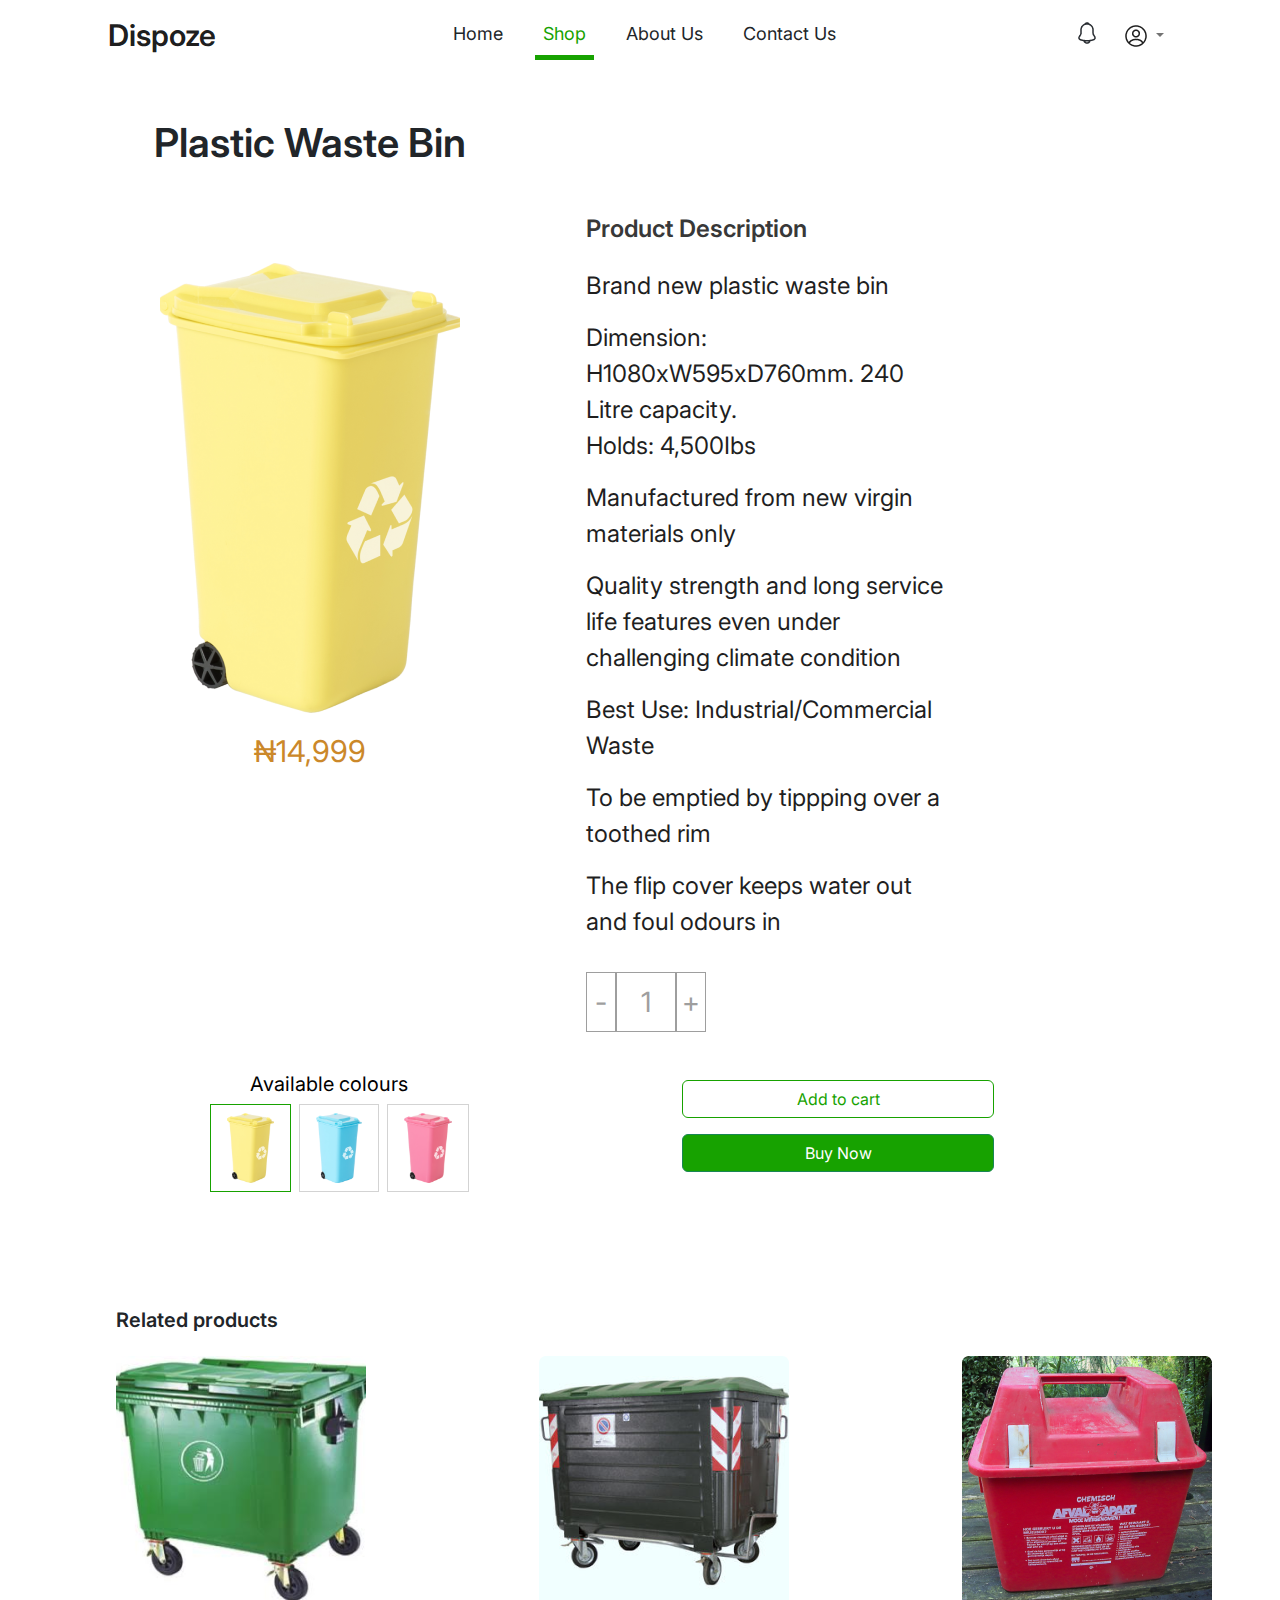
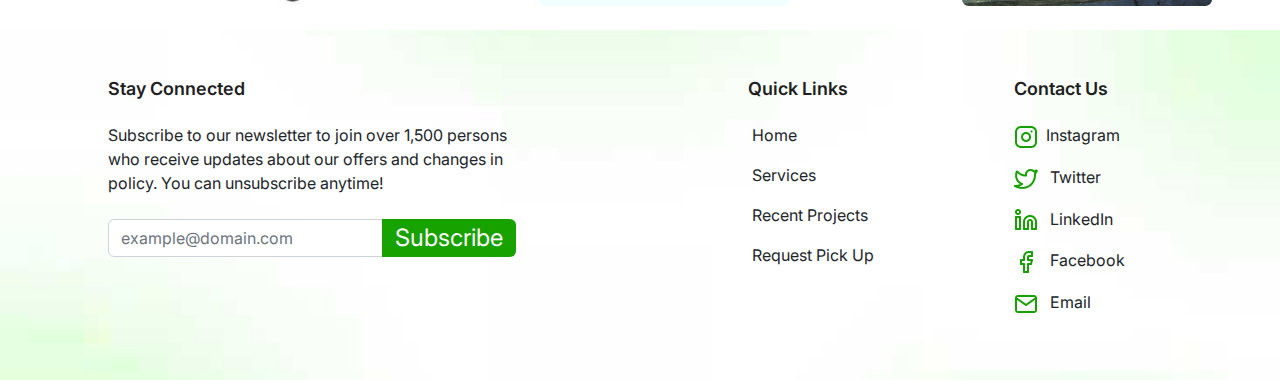
==== index.html @ 2e776905 "ft:description pages" ====
<!DOCTYPE html>
<html lang="en">
<head>
    <meta charset="UTF-8">
    <meta http-equiv="X-UA-Compatible" content="IE=edge">
    <meta name="viewport" content="width=device-width, initial-scale=1.0">
    <link rel="stylesheet" href="css/bootstrap.min.css">
    <link rel="stylesheet" href="css/product-pages.css">
    <title>Shop from our plastic waste bins</title>
</head>
<body>
     <header class="container-fluid">
        <nav class="navbar navbar-expand-lg">
            <div class="container-fluid px-2 px-lg-5 mx-lg-5">
              <a class="navbar-brand" style="font-weight: 600; font-size: 30px;" href="#">Dispoze</a>
              <button class="navbar-toggler" type="button" data-bs-toggle="collapse" data-bs-target="#navbarSupportedContent" aria-controls="navbarSupportedContent" aria-expanded="false" aria-label="Toggle navigation">
                <span class="navbar-toggler-icon"></span>
              </button>
              <div class="collapse navbar-collapse" id="navbarSupportedContent">
                <ul class="navbar-nav ms-auto mb-lg-0">
                  <li class="nav-item me-4">
                    <a class="text-decoration-none text-dark d-lg-none" style="font-weight: 400; font-size: 18px;" href="#">MENU</a>
                  </li>
                  <li class="nav-item me-4">
                    <a class="nav-link link-dark" style="font-weight: 400; font-size: 18px;" href="#"><img src="img/home.png" alt="icon" class="me-4 d-lg-none">Home</a>
                  </li>
                  <li class="nav-item me-4">
                    <a class="nav-link link-dark header-link active" style="font-weight: 400; font-size: 18px;" aria-current="page" href="shop.html"><img src="img/shop.png" alt="icon" class="me-4 d-lg-none">Shop</a>
                  </li>
                  <li class="nav-item me-4">
                    <a class="nav-link link-dark" style="font-weight: 400; font-size: 18px;" href="#"> <img src="img/people.png" alt="icon" class="me-4 d-lg-none">About Us</a>
                  </li>
                  <li class="nav-item me-4">
                    <a class="nav-link link-dark" style="font-weight: 400; font-size: 18px;" href="#"><img src="img/messages-3.png" alt="icon" class="me-4 d-lg-none">Contact Us</a>
                  </li>         
                </ul>
                <ul class="navbar-nav ms-auto mb-2 mb-lg-0">
                    <li class="nav-item mt-1">
                        <button type="button" class="btn btn-outline-white px-0 px-lg-3 py-0" id="not-btn" data-bs-toggle="modal" data-bs-target="#staticBackdrop">
                            <img src="img/notification.png" alt="logo"><span class="d-lg-none ps-1 ms-3" style="font-weight: 400; font-size: 18px;">Notifications</span>
                        </button>
                    </li>
                    <li class="nav-item dropdown d-none d-lg-block">
                      <a class="nav-link dropdown-toggle" href="#" id="navbarDropdown" role="button" data-bs-toggle="dropdown" aria-expanded="false">
                        <img src="img/profile-circle.png" alt="icon">
                      </a>
                      <ul class="dropdown-menu dropdown-menu-end" aria-labelledby="navbarDropdown">
                        <li><a class="dropdown-item" style="font-weight: 400; font-size: 18px;" href="#"><img src="img/profile-circle.png" alt="icon" class="me-3">Profile</a></li>
                        <li><hr class="dropdown-divider"></li>
                        <li><a class="dropdown-item" style="font-weight: 400; font-size: 18px; color :#FA0000;" href="#"><img src="img/logout.png" alt="icon" class="me-3">Sign-Out</a></li>
                      </ul>
                    </li>
                    <li class="nav-item mb-1 d-lg-none">
                        <a class="nav-link link-dark" href="#"><img src="img/profile-circle.png" alt="icon"><span class="d-lg-none ps-4" style="font-weight: 400; font-size: 18px;">Profile</span></a>
                    </li>
                    <li class="nav-item mb-1 d-lg-none">
                        <a class="nav-link" href="#" style="font-weight: 400; font-size: 18px; color :#FA0000;"><img src="img/logout.png" alt="icon" class="pe-4">Sign-Out</a>
                    </li>
                </ul>
              </div>
            </div>
        </nav>
    </header>
    <div class="modal fade" id="staticBackdrop" data-bs-backdrop="static" data-bs-keyboard="false" tabindex="-1" aria-labelledby="staticBackdropLabel" aria-hidden="true">
        <div class="modal-dialog modal-dialog-centered modal-dialog-scrollable">
          <div class="modal-content px-4">
            <div class="modal-header flex-column">
                <button type="button" class="btn-close align-self-start" data-bs-dismiss="modal" aria-label="Close"></button>
              <h5 class="modal-title" id="staticBackdropLabel" style="font-weight: 600; font-size: 40px;">Notifications(3)</h5>
            </div>
            <div class="modal-body mt-3">
              <div class="message-box p-3 mb-3 d-flex justify-contents-evenly" style="background: rgba(255, 238, 238, 0.99); color: rgba(199, 0, 0, 0.99);">
                <div class="me-5"><i class="bi bi-info-circle"></i></div>
                <div class="me-5">
                    <h6>Notice of unavailability.</h6>
                    <p>Hello, kindly be informed that our pick up service will be unavailable from Monday, 15th of May to Friday, 4th of June, 2022. This is due to the movement restrictions put in place by the federal government to curtail the spread of the COVID-19 pandemic. We will be back to serve you better as soon as the restriction is suspended. Stay safe!😷</p>
                </div>
                <div><i class="bi bi-x"></i></div>
              </div>
              <div class="message-box p-3 mb-3 d-flex justify-contents-evenly" style="background:  #EBFFE8; color: #17A200;">
                <div class="me-5"><i class="bi bi-info-circle"></i></div>
                <div class="me-5">
                    <h6>Happy New Year!</h6>
                    <p>Happy New Year from us at Dispoze! We wish you all the good things this year has to offer.🎉🎈</p>
                </div>
                <div><i class="bi bi-x"></i></div>
              </div>
              <div class="message-box p-3 mb-3 d-flex justify-contents-evenly" style="background:  #FFF4E3; color: #A16C21;">
                <div class="me-5"><i class="bi bi-info-circle"></i></div>
                <div class="me-5">
                    <h6>New items available to shop</h6>
                    <p>Hello, we have new collections of waste disposal materials you’d definitely love. kindly check the “Shop” section to cop yours!</p>
                </div>
                <div><i class="bi bi-x"></i></div>
              </div>
            </div>
          </div>
        </div>
    </div>
    <section class="container">
        <div class="tab-content" id="pills-tabContent">
            <div class="tab-pane fade show active" id="pills-home" role="tabpanel" aria-labelledby="pills-home-tab" tabindex="0">
                <div class="row pt-5 ms-lg-5">
                    <div class="col col-md-12 col-lg-4 text-center">
                       <h3 class="mb-5" style="font-weight: 600; font-size: 40px;">Plastic Waste Bin</h3>
                       <figure class="pt-5">
                        <img src="img/yellow-bin.png" alt="a plastic bin" class="image-fluid">
                        <figcaption class="pt-3" style="font-weight: 400; font-size: 30px; color: #CB882A;">₦14,999</figcaption>
                       </figure>
                    </div>
                    <div class="col col-md-12 col-lg-6 mt-5 pt-5 ms-3 ms-lg-5 ps-lg-5">
                      <div>
                        <h5 class="pb-3" style="font-weight: 600; font-size: 24px; color: #383838;">Product Description</h5>
                        <ul class="product-description list-unstyled w-75" style="font-weight: 400; font-size: 24px; color: #1F1F1F;">
                            <li class="pb-3">Brand new plastic waste bin</li>
                            <li class="pb-3">Dimension: H1080xW595xD760mm. 240 Litre capacity.<br>Holds: 4,500Ibs</li>
                            <li class="pb-3">Manufactured from new virgin materials only</li>
                            <li class="pb-3">Quality strength and long service life features even under challenging climate condition</li>
                            <li class="pb-3">Best Use: Industrial/Commercial Waste</li>
                            <li class="pb-3">To be emptied by tippping over a toothed rim</li>
                            <li class="pb-3">The flip cover keeps water out and foul odours in</li>
                        </ul>
                        <div class="add-box d-flex justify-contents-center w-25 fs-3" style="color: #9E9E9E;">
                            <button class="minus w-25 py-2" style="background: transparent; color: #9E9E9E;">-</button>
                            <div class="number-wanted w-50 text-center py-2">1</div>
                            <button class="plus w-25 py-2" style="background: transparent; color: #9E9E9E;">+</button>
                        </div>
                      </div>
                      <div class="add-cart d-flex flex-column w-75 ms-lg-5 ps-lg-5 mt-5">
                        <button class="btn btn-outline-success w-100" style="border-color: #17A200; color: #17A200;">Add to cart</button>
                        <a class="btn btn-success mt-3 w-100" style="background: #17A200;" href="#">Buy Now</a>
                      </div>
                    </div>
                </div>
            </div>
            <div class="tab-pane fade" id="pills-profile" role="tabpanel" aria-labelledby="pills-profile-tab" tabindex="0">
                <div class="row pt-5 ms-lg-5">
                    <div class="col col-md-12 col-lg-4 text-center">
                       <h3 class="mb-5" style="font-weight: 600; font-size: 40px;">Plastic Waste Bin</h3>
                       <figure class="pt-5">
                        <img src="img/blue-bin-big.png" alt="a plastic bin" class="image-fluid">
                        <figcaption class="pt-3" style="font-weight: 400; font-size: 30px; color: #CB882A;">₦14,999</figcaption>
                       </figure>
                    </div>
                    <div class="col col-md-12 col-lg-6 mt-5 pt-5 ms-3 ms-lg-5 ps-lg-5">
                      <div>
                        <h5 class="pb-3" style="font-weight: 600; font-size: 24px; color: #383838;">Product Description</h5>
                        <ul class="product-description list-unstyled w-75" style="font-weight: 400; font-size: 24px; color: #1F1F1F;">
                            <li class="pb-3">Brand new plastic waste bin</li>
                            <li class="pb-3">Dimension: H1080xW595xD760mm. 240 Litre capacity.<br>Holds: 4,500Ibs</li>
                            <li class="pb-3">Manufactured from new virgin materials only</li>
                            <li class="pb-3">Quality strength and long service life features even under challenging climate condition</li>
                            <li class="pb-3">Best Use: Industrial/Commercial Waste</li>
                            <li class="pb-3">To be emptied by tippping over a toothed rim</li>
                            <li class="pb-3">The flip cover keeps water out and foul odours in</li>
                        </ul>
                        <div class="add-box d-flex justify-contents-center w-25 fs-3" style="color: #9E9E9E;">
                            <button class="minus-two w-25 py-2" style="background: transparent; color: #9E9E9E;">-</button>
                            <div class="number-wanted-two number-wanted w-50 text-center py-2">1</div>
                            <button class="plus-two w-25 py-2" style="background: transparent; color: #9E9E9E;">+</button>
                        </div>
                      </div>
                      <div class="add-cart d-flex flex-column w-75 ms-lg-5 ps-lg-5  mt-5">
                        <button class="btn btn-outline-success w-100" style="border-color: #17A200; color: #17A200;">Add to cart</button>
                        <a class="btn btn-success mt-3 w-100" style="background: #17A200;" href="#">Buy Now</a>
                      </div>
                    </div>
                </div>
            </div>
            <div class="tab-pane fade" id="pills-contact" role="tabpanel" aria-labelledby="pills-contact-tab" tabindex="0">
                <div class="row pt-5 ms-lg-5">
                    <div class="col col-md-12 col-lg-4 text-center">
                       <h3 class="mb-5" style="font-weight: 600; font-size: 40px;">Plastic Waste Bin</h3>
                       <figure class="pt-5">
                        <img src="img/pink-bin-big.png" alt="a plastic bin" class="image-fluid">
                        <figcaption class="pt-3" style="font-weight: 400; font-size: 30px; color: #CB882A;">₦14,999</figcaption>
                       </figure>
                    </div>
                    <div class="col col-md-12 col-lg-6 mt-5 pt-5 ms-3 ms-lg-5 ps-lg-5">
                      <div>
                        <h5 class="pb-3" style="font-weight: 600; font-size: 24px; color: #383838;">Product Description</h5>
                        <ul class="product-description list-unstyled w-75" style="font-weight: 400; font-size: 24px; color: #1F1F1F;">
                            <li class="pb-3">Brand new plastic waste bin</li>
                            <li class="pb-3">Dimension: H1080xW595xD760mm. 240 Litre capacity.<br>Holds: 4,500Ibs</li>
                            <li class="pb-3">Manufactured from new virgin materials only</li>
                            <li class="pb-3">Quality strength and long service life features even under challenging climate condition</li>
                            <li class="pb-3">Best Use: Industrial/Commercial Waste</li>
                            <li class="pb-3">To be emptied by tippping over a toothed rim</li>
                            <li class="pb-3">The flip cover keeps water out and foul odours in</li>
                        </ul>
                        <div class="add-box d-flex justify-contents-center w-25 fs-3" style="color: #9E9E9E;">
                            <button class="minus-three w-25 py-2" style="background: transparent; color: #9E9E9E;">-</button>
                            <div class="number-wanted-three number-wanted w-50 text-center py-2">1</div>
                            <button class="plus-three w-25 py-2" style="background: transparent; color: #9E9E9E;">+</button>
                        </div>
                      </div>
                      <div class="add-cart d-flex flex-column w-75 ms-lg-5 ps-lg-5  mt-5">
                        <button class="btn btn-outline-success w-100" style="border-color: #17A200; color: #17A200;">Add to cart</button>
                        <a class="btn btn-success mt-3 w-100" style="background: #17A200;" href="#">Buy Now</a>
                      </div>
                    </div>
                </div>
            </div>
        </div>
        <div class="color-tab ms-lg-4 ps-lg-5 pt-4 pt-lg-0">
            <h6 class="ms-lg-5 ps-5" style="font-weight: 400; font-size: 20px; color: #000000;">Available colours</h6>
            <ul class="nav nav-pills mb-3 ms-4 ps-md-2 ms-lg-5" id="pills-tab" role="tablist">
                <li class="nav-item me-2" role="presentation">
                <button class="nav-link active container-tab" id="pills-home-tab" data-bs-toggle="pill" data-bs-target="#pills-home" type="button" role="tab" aria-controls="pills-home" aria-selected="true">
                    <div class="container-small">
                        <img src="img/yellow-bin.png" alt="" class="image-fluid" height="70vh">
                    </div>
                </button>
                </li>
                <li class="nav-item me-2" role="presentation">
                <button class="nav-link container-tab" id="pills-profile-tab" data-bs-toggle="pill" data-bs-target="#pills-profile" type="button" role="tab" aria-controls="pills-profile" aria-selected="false">
                    <div class="container-small">
                        <img src="img/blue-bin-big.png" alt="" class="image-fluid" height="70vh">
                    </div>
                </button>
                </li>
                <li class="nav-item" role="presentation">
                <button class="nav-link container-tab" id="pills-contact-tab" data-bs-toggle="pill" data-bs-target="#pills-contact" type="button" role="tab" aria-controls="pills-contact" aria-selected="false">
                    <div class="container-small">
                        <img src="img/pink-bin-big.png" alt="" class="image-fluid" height="70vh">
                    </div>
                </button>
                </li>
            </ul>
        </div>
    </section>
    <section class="container-fluid">
       <div class="px-2 px-lg-5 mx-0 mx-lg-2 pb-4 pt-4 pt-lg-0">
           <h3 style="font-weight: 600; font-size: 20px;" class="pb-3 ps-lg-5">Related products</h3>
           <div class="d-flex justify-content-between ps-lg-5">
                    <div class="related-box">
                        <a href="dumpster.html"><img src="img/green-dumpster.png" alt="A trash dumpster" width="100%"></a>
                    </div>
                    <div class="related-box">
                        <a href="#"><img src="img/black.dumpster.png" alt="A trash dumpster" width="100%"></a>
                    </div>
                    <div class="related-box">
                        <a href="#"><img src="img/pink-dumpster.png" alt="A trash dumpster" width="100%"></a>
                    </div>
           </div>
       </div>
    </section>
    <footer class="container-fluid">
        <div class="px-2 ms-lg-5 px-lg-5 py-5">
            <div class="row">
              <div class="col-12 col-lg-6 col-md-12 mb-4 mb-lg-0"> 
                <h6 class="mb-4" style="font-weight: 600; font-size: 18px; color: #1F1F1F;">Stay Connected</h6>
                <p id="width" class="w-75 mb-4 width-md" style="font-weight: 400; font-size: 16px;">Subscribe to our newsletter to join over 1,500 persons who receive updates about our offers and changes in policy. You can unsubscribe anytime!</p>
                <div class="input-group flex-column flex-md-row flex-lg-row w-75" id="width">
                    <input type="email" class="form-control mb-3 mb-md-0 mb-lg-0" placeholder="example@domain.com" aria-label="Recipient's email" aria-describedby="button-addon2" id="width">
                    <button class="btn py-0" style="font-weight: 400; font-size: 24px; background-color:  #17A200; color: #fff;" type="button" id="button-addon2">Subscribe</button>
                </div>
              </div>
              <div class="col-12 col-lg-6 col-md-12 ps-lg-5">
                <div class="row">
                    <div class="col-12 col-md-6 ps-lg-5 pe-md-5">
                        <h6 class="mb-4" style="font-weight: 600; font-size: 18px; color: #1F1F1F;">Quick Links</h6>
                        <ul class="list-unstyled ps-1">
                            <li class="mb-3">
                                <a class="text-decoration-none text-dark" style="font-weight: 400; font-size: 16px; color: #383838;" href="#">Home</a>
                            </li>
                            <li class="mb-3">
                                <a class="text-decoration-none text-dark" style="font-weight: 400; font-size: 16px; color: #383838;" href="#">Services</a>
                            </li>
                            <li class="mb-3"> 
                                <a class="text-decoration-none text-dark" style="font-weight: 400; font-size: 16px; color: #383838;" href="#">Recent Projects</a>
                            </li>
                            <li class="mb-3">
                                <a class="text-decoration-none text-dark" style="font-weight: 400; font-size: 16px; color: #383838;" href="#">Request Pick Up</a>
                            </li>
                        </ul>
                    </div>
                    <div class="col-12 col-md-6 ps-lg-5 ps-md-5">
                        <h6 class="mb-4" style="font-weight: 600; font-size: 18px; color: #1F1F1F;">Contact Us</h6>
                        <ul class="list-unstyled">
                            <li class="mb-3">
                                <a class="text-decoration-none text-dark" style="font-weight: 400; font-size: 16px; color: #383838;" href="#"><img src="img/instagram 1.png" alt="logo" class="me-2">Instagram</a>
                            </li>
                            <li class="mb-3">
                                <a class="text-decoration-none text-dark" style="font-weight: 400; font-size: 16px; color: #383838;" href="#"><img src="img/twitter 1.png" alt="logo" class="me-2"> Twitter</a>
                            </li>
                            <li class="mb-3">
                                <a class="text-decoration-none text-dark" style="font-weight: 400; font-size: 16px; color: #383838;" href="#"><img src="img/linkedin 1.png" alt="logo" class="me-2"> LinkedIn</a>
                            </li>
                            <li class="mb-3">
                                <a class="text-decoration-none text-dark" style="font-weight: 400; font-size: 16px; color: #383838;" href="#"><img src="img/facebook 1.png" alt="logo" class="me-2"> Facebook</a>
                            </li>
                            <li class="mb-3">
                                <a class="text-decoration-none text-dark" style="font-weight: 400; font-size: 16px; color: #383838;" href="mailto:somebody@domain.com"><img src="img/mail 1.png" alt="logo" class="me-2"> Email</a>
                            </li>
                        </ul>
                    </div>
                  </div>
              </div>
            </div>
        </div>
    </footer>
    <script src="https://cdnjs.cloudflare.com/ajax/libs/popper.js/2.9.2/umd/popper.min.js" integrity="sha512-2rNj2KJ+D8s1ceNasTIex6z4HWyOnEYLVC3FigGOmyQCZc2eBXKgOxQmo3oKLHyfcj53uz4QMsRCWNbLd32Q1g==" crossorigin="anonymous" referrerpolicy="no-referrer"></script>
    <script src="js/bootstrap.min.js"></script>
    <script src="js/product-pages.js"></script>
</body>
</html>
---- css/product-pages.css ----
@import url('https://fonts.googleapis.com/css2?family=Inter:wght@400;600&display=swap');

* {
    margin: 0;
    padding: 0;
    box-sizing: border-box;
}

body {
    font-family: 'Inter', sans-serif !important;
}

.header-link.active {
    color: #17A200 !important;
    border-bottom: 5px solid #17A200 !important;
}

#not-btn:hover, #not-btn:focus {
    border: 1px solid transparent !important;
}

.dropdown-item:hover {
    background: transparent !important;
}

footer {
    background: url(../img/background_3.jpg) center/cover no-repeat;
}

.container-tab {
    border: 1px solid lightgrey !important;
    border-radius: 0px !important;
}

.container-tab.active {
    background: transparent !important;
    border: 1px solid #17A200 !important;
}

.btn-outline-success:hover {
    background: transparent !important;
}

.add-box button, .add-box .number-wanted {
    border: 1px solid #9E9E9E !important;
}

.color-tab {
    position: relative;
    top: -100px;
}

@media (max-width: 1025px) {
     h3 {
        font-size: 33px !important;
     }

    .product-description {
        width: 100% !important;
        font-size: 19px!important;
    }

    .add-box {
        width: 50% !important;
    }

    .add-cart {
        width: 100% !important;
    }

    .related-box{
        width: 25% !important;
    }
}

@media (max-width: 769px) {
    .nav-link {
        color: black;
    }

    .header-link.active {
        border-bottom: none !important;
    }

    .width-md {
        width: 100% !important;
    }

    .color-tab {
        position: static;
    }

    .add-cart {
        width: 80% !important;
        margin: 0 auto !important;
    }

    .add-box{
        margin: 0 auto !important;
        margin-bottom: 20px !important;
    }

    .related-box{
        width: 20% !important;
    }

    .product-description{
        width: 100% !important;
    }
}

@media (max-width: 426px) {
    #width {
        width: 100% !important;
    }

    .input-group .form-control, .input-group button{
        border-radius: 7px!important;
    }

    .add-box {
        width: 50%!important;
    }
}
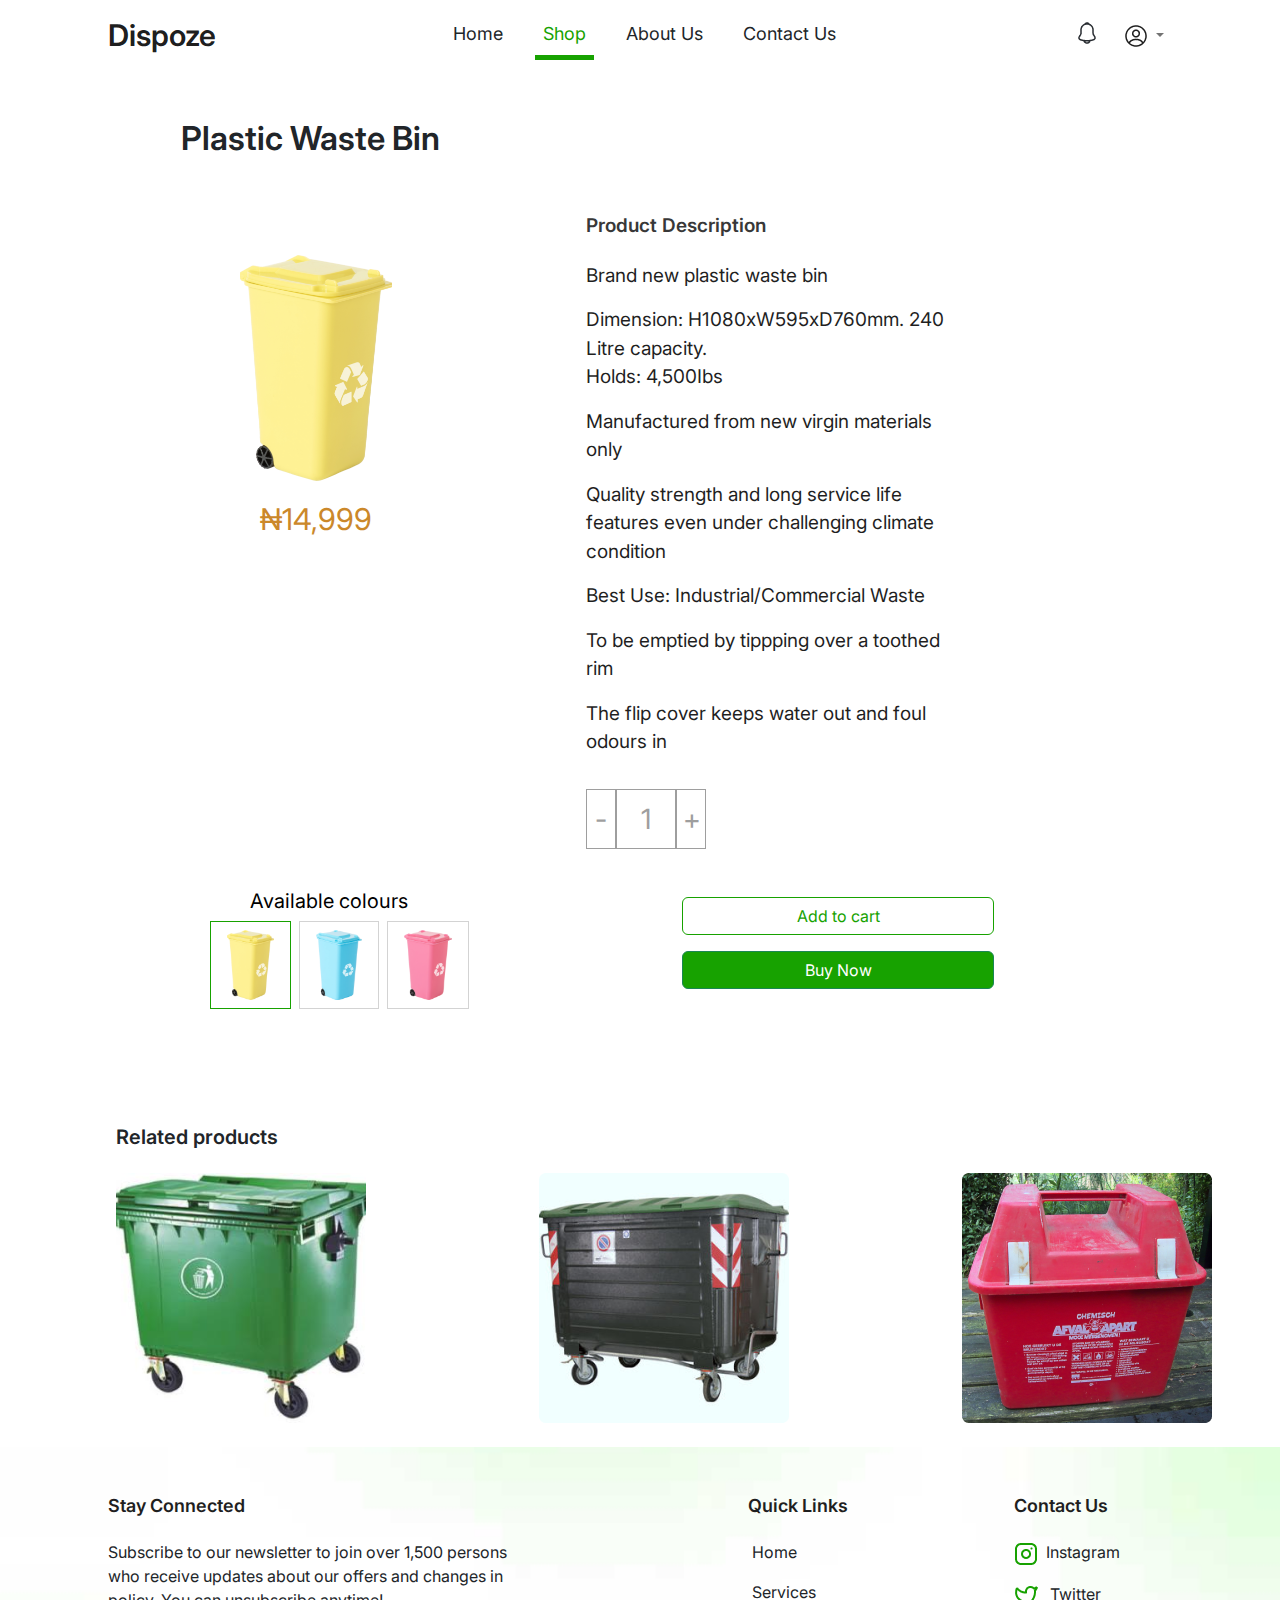
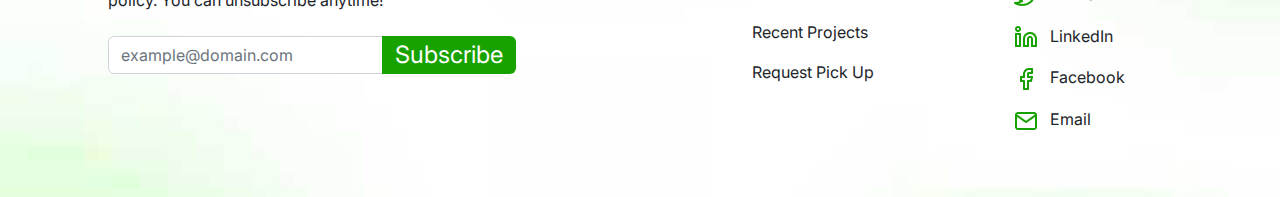
==== commit 4e9704b3: "chnages to font size" ====
--- a/index.html
+++ b/index.html
@@ -101,17 +101,17 @@
         <div class="tab-content" id="pills-tabContent">
             <div class="tab-pane fade show active" id="pills-home" role="tabpanel" aria-labelledby="pills-home-tab" tabindex="0">
                 <div class="row pt-5 ms-lg-5">
-                    <div class="col col-md-12 col-lg-4 text-center">
-                       <h3 class="mb-5" style="font-weight: 600; font-size: 40px;">Plastic Waste Bin</h3>
-                       <figure class="pt-5">
-                        <img src="img/yellow-bin.png" alt="a plastic bin" class="image-fluid">
+                    <div class="col-12 col-md-12 col-lg-4 text-center product-image">
+                       <h3 class="mb-5" style="font-weight: 600; font-size: 33px;">Plastic Waste Bin</h3>
+                       <figure class="pt-lg-5 w-75 ms-md-5">
+                        <img src="img/yellow-bin.png" alt="a plastic bin" width="60%">
                         <figcaption class="pt-3" style="font-weight: 400; font-size: 30px; color: #CB882A;">₦14,999</figcaption>
                        </figure>
                     </div>
-                    <div class="col col-md-12 col-lg-6 mt-5 pt-5 ms-3 ms-lg-5 ps-lg-5">
+                    <div class="col-12 col-md-12 col-lg-6 mt-5 pt-lg-5 ms-3 ms-lg-5 ps-lg-5">
                       <div>
-                        <h5 class="pb-3" style="font-weight: 600; font-size: 24px; color: #383838;">Product Description</h5>
-                        <ul class="product-description list-unstyled w-75" style="font-weight: 400; font-size: 24px; color: #1F1F1F;">
+                        <h5 class="pb-3" style="font-weight: 600; font-size: 19px; color: #383838;">Product Description</h5>
+                        <ul class="product-description list-unstyled w-75" style="font-weight: 400; font-size: 19px; color: #1F1F1F;">
                             <li class="pb-3">Brand new plastic waste bin</li>
                             <li class="pb-3">Dimension: H1080xW595xD760mm. 240 Litre capacity.<br>Holds: 4,500Ibs</li>
                             <li class="pb-3">Manufactured from new virgin materials only</li>
@@ -135,17 +135,17 @@
             </div>
             <div class="tab-pane fade" id="pills-profile" role="tabpanel" aria-labelledby="pills-profile-tab" tabindex="0">
                 <div class="row pt-5 ms-lg-5">
-                    <div class="col col-md-12 col-lg-4 text-center">
-                       <h3 class="mb-5" style="font-weight: 600; font-size: 40px;">Plastic Waste Bin</h3>
-                       <figure class="pt-5">
-                        <img src="img/blue-bin-big.png" alt="a plastic bin" class="image-fluid">
+                    <div class="col-12 col-md-12 col-lg-4 text-center">
+                       <h3 class="mb-5" style="font-weight: 600; font-size: 33px;">Plastic Waste Bin</h3>
+                       <figure class="pt-lg-5 w-75">
+                        <img src="img/blue-bin-big.png" alt="a plastic bin" width="60%">
                         <figcaption class="pt-3" style="font-weight: 400; font-size: 30px; color: #CB882A;">₦14,999</figcaption>
                        </figure>
                     </div>
-                    <div class="col col-md-12 col-lg-6 mt-5 pt-5 ms-3 ms-lg-5 ps-lg-5">
+                    <div class="col-12 col-md-12 col-lg-6 mt-5 pt-lg-5 ms-3 ms-lg-5 ps-lg-5">
                       <div>
-                        <h5 class="pb-3" style="font-weight: 600; font-size: 24px; color: #383838;">Product Description</h5>
-                        <ul class="product-description list-unstyled w-75" style="font-weight: 400; font-size: 24px; color: #1F1F1F;">
+                        <h5 class="pb-3" style="font-weight: 600; font-size: 19px; color: #383838;">Product Description</h5>
+                        <ul class="product-description list-unstyled w-75" style="font-weight: 400; font-size: 19px; color: #1F1F1F;">
                             <li class="pb-3">Brand new plastic waste bin</li>
                             <li class="pb-3">Dimension: H1080xW595xD760mm. 240 Litre capacity.<br>Holds: 4,500Ibs</li>
                             <li class="pb-3">Manufactured from new virgin materials only</li>
@@ -169,17 +169,17 @@
             </div>
             <div class="tab-pane fade" id="pills-contact" role="tabpanel" aria-labelledby="pills-contact-tab" tabindex="0">
                 <div class="row pt-5 ms-lg-5">
-                    <div class="col col-md-12 col-lg-4 text-center">
-                       <h3 class="mb-5" style="font-weight: 600; font-size: 40px;">Plastic Waste Bin</h3>
-                       <figure class="pt-5">
-                        <img src="img/pink-bin-big.png" alt="a plastic bin" class="image-fluid">
+                    <div class="col-12 col-md-12 col-lg-4 text-center">
+                       <h3 class="mb-5" style="font-weight: 600; font-size: 33px;">Plastic Waste Bin</h3>
+                       <figure class="pt-lg-5 w-75">
+                        <img src="img/pink-bin-big.png" alt="a plastic bin" width="60%">
                         <figcaption class="pt-3" style="font-weight: 400; font-size: 30px; color: #CB882A;">₦14,999</figcaption>
                        </figure>
                     </div>
-                    <div class="col col-md-12 col-lg-6 mt-5 pt-5 ms-3 ms-lg-5 ps-lg-5">
+                    <div class="col-12 col-md-12 col-lg-6 mt-5 pt-lg-5 ms-3 ms-lg-5 ps-lg-5">
                       <div>
-                        <h5 class="pb-3" style="font-weight: 600; font-size: 24px; color: #383838;">Product Description</h5>
-                        <ul class="product-description list-unstyled w-75" style="font-weight: 400; font-size: 24px; color: #1F1F1F;">
+                        <h5 class="pb-3" style="font-weight: 600; font-size: 19px; color: #383838;">Product Description</h5>
+                        <ul class="product-description list-unstyled w-75" style="font-weight: 400; font-size: 19px; color: #1F1F1F;">
                             <li class="pb-3">Brand new plastic waste bin</li>
                             <li class="pb-3">Dimension: H1080xW595xD760mm. 240 Litre capacity.<br>Holds: 4,500Ibs</li>
                             <li class="pb-3">Manufactured from new virgin materials only</li>
--- a/css/product-pages.css
+++ b/css/product-pages.css
@@ -1,10 +1,4 @@
 @import url('https://fonts.googleapis.com/css2?family=Inter:wght@400;600&display=swap');
-
-* {
-    margin: 0;
-    padding: 0;
-    box-sizing: border-box;
-}
 
 body {
     font-family: 'Inter', sans-serif !important;
@@ -51,13 +45,8 @@
 }
 
 @media (max-width: 1025px) {
-     h3 {
-        font-size: 33px !important;
-     }
-
     .product-description {
         width: 100% !important;
-        font-size: 19px!important;
     }
 
     .add-box {
@@ -69,7 +58,7 @@
     }
 
     .related-box{
-        width: 25% !important;
+        width: 20% !important;
     }
 }
 
@@ -100,10 +89,6 @@
         margin-bottom: 20px !important;
     }
 
-    .related-box{
-        width: 20% !important;
-    }
-
     .product-description{
         width: 100% !important;
     }
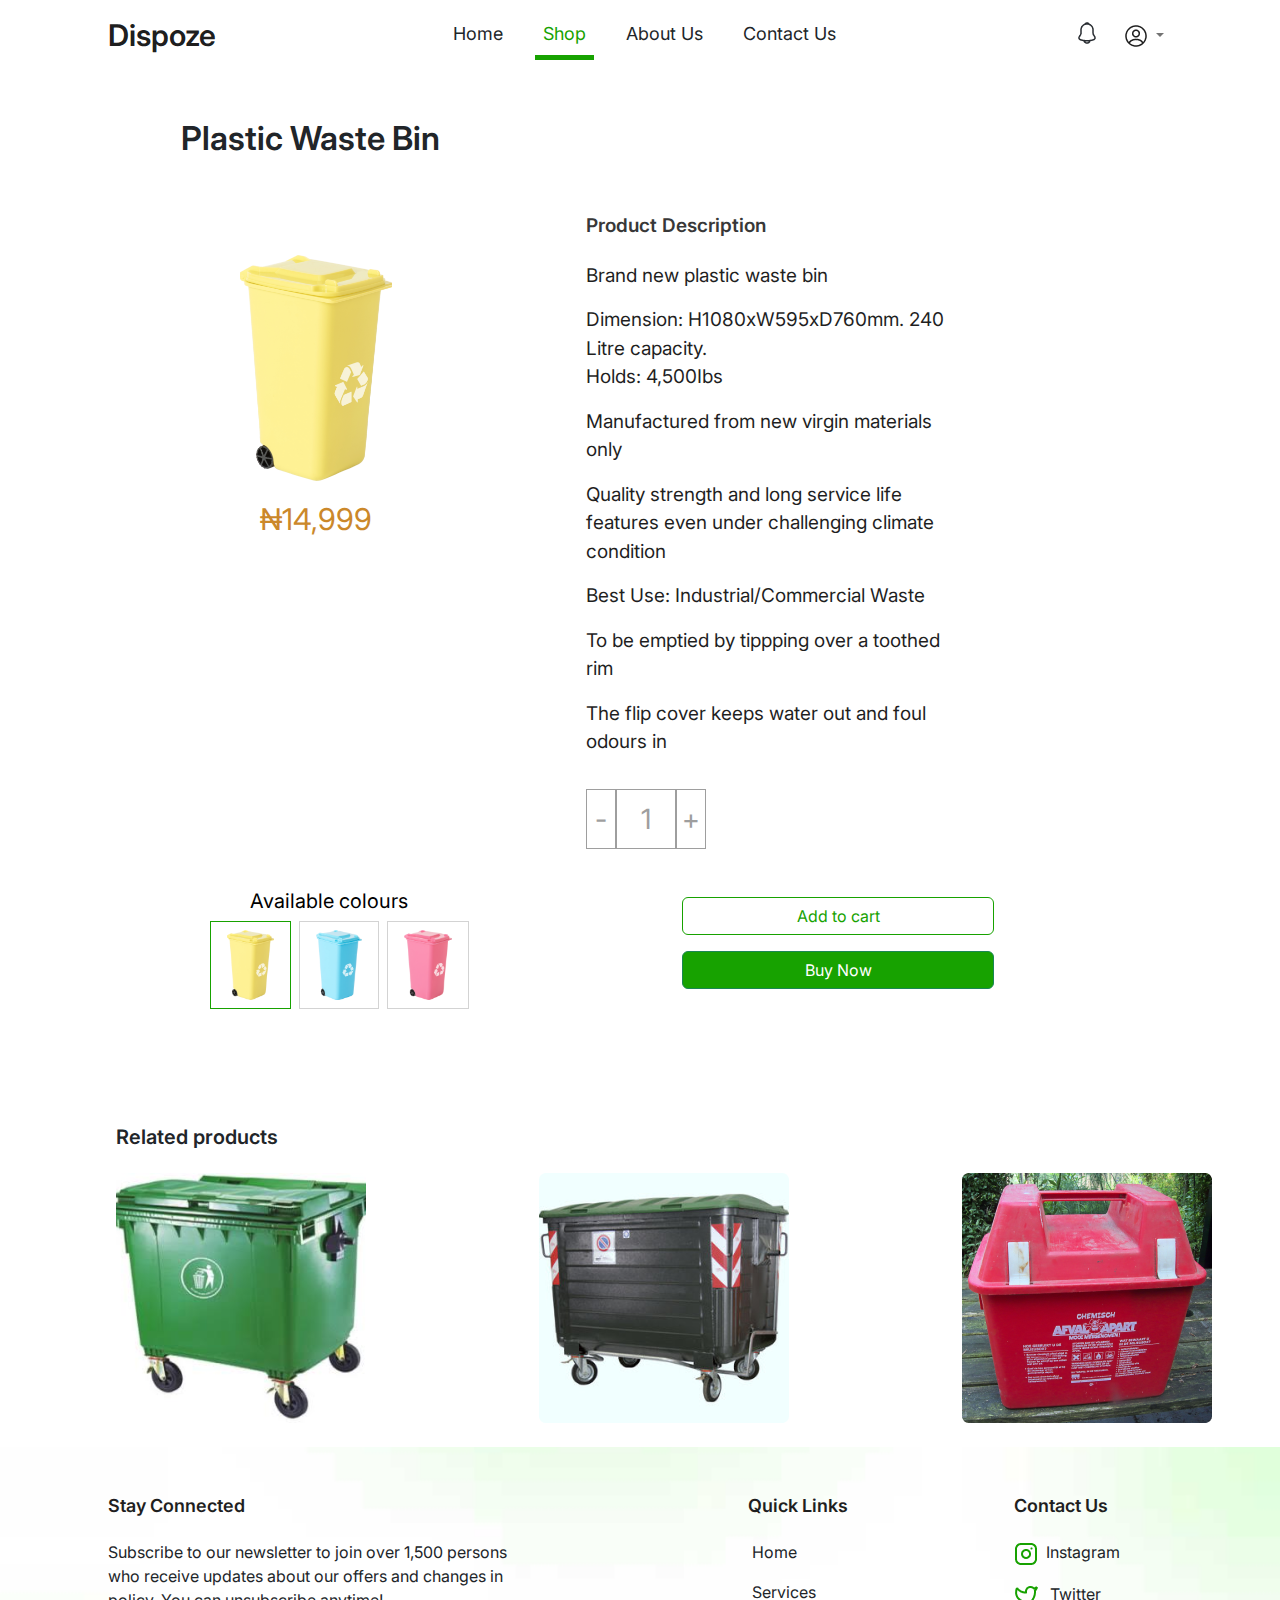
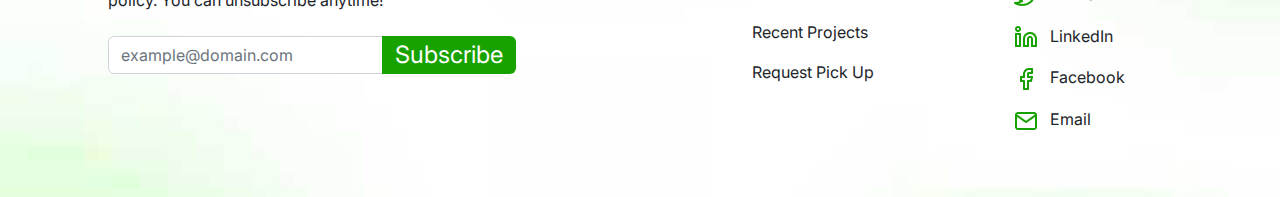
==== commit feaea4f8: "horizontal scroll issues" ====
--- a/index.html
+++ b/index.html
@@ -108,7 +108,7 @@
                         <figcaption class="pt-3" style="font-weight: 400; font-size: 30px; color: #CB882A;">₦14,999</figcaption>
                        </figure>
                     </div>
-                    <div class="col-12 col-md-12 col-lg-6 mt-5 pt-lg-5 ms-3 ms-lg-5 ps-lg-5">
+                    <div class="col-12 col-md-12 col-lg-6 mt-5 pt-lg-5 ms-lg-5 ps-lg-5">
                       <div>
                         <h5 class="pb-3" style="font-weight: 600; font-size: 19px; color: #383838;">Product Description</h5>
                         <ul class="product-description list-unstyled w-75" style="font-weight: 400; font-size: 19px; color: #1F1F1F;">
@@ -142,7 +142,7 @@
                         <figcaption class="pt-3" style="font-weight: 400; font-size: 30px; color: #CB882A;">₦14,999</figcaption>
                        </figure>
                     </div>
-                    <div class="col-12 col-md-12 col-lg-6 mt-5 pt-lg-5 ms-3 ms-lg-5 ps-lg-5">
+                    <div class="col-12 col-md-12 col-lg-6 mt-5 pt-lg-5 ms-lg-5 ps-lg-5">
                       <div>
                         <h5 class="pb-3" style="font-weight: 600; font-size: 19px; color: #383838;">Product Description</h5>
                         <ul class="product-description list-unstyled w-75" style="font-weight: 400; font-size: 19px; color: #1F1F1F;">
@@ -176,7 +176,7 @@
                         <figcaption class="pt-3" style="font-weight: 400; font-size: 30px; color: #CB882A;">₦14,999</figcaption>
                        </figure>
                     </div>
-                    <div class="col-12 col-md-12 col-lg-6 mt-5 pt-lg-5 ms-3 ms-lg-5 ps-lg-5">
+                    <div class="col-12 col-md-12 col-lg-6 mt-5 pt-lg-5 ms-lg-5 ps-lg-5">
                       <div>
                         <h5 class="pb-3" style="font-weight: 600; font-size: 19px; color: #383838;">Product Description</h5>
                         <ul class="product-description list-unstyled w-75" style="font-weight: 400; font-size: 19px; color: #1F1F1F;">
--- a/css/product-pages.css
+++ b/css/product-pages.css
@@ -1,4 +1,10 @@
 @import url('https://fonts.googleapis.com/css2?family=Inter:wght@400;600&display=swap');
+
+* {
+    margin: 0;
+    padding: 0;
+    box-sizing: border-box;
+}
 
 body {
     font-family: 'Inter', sans-serif !important;
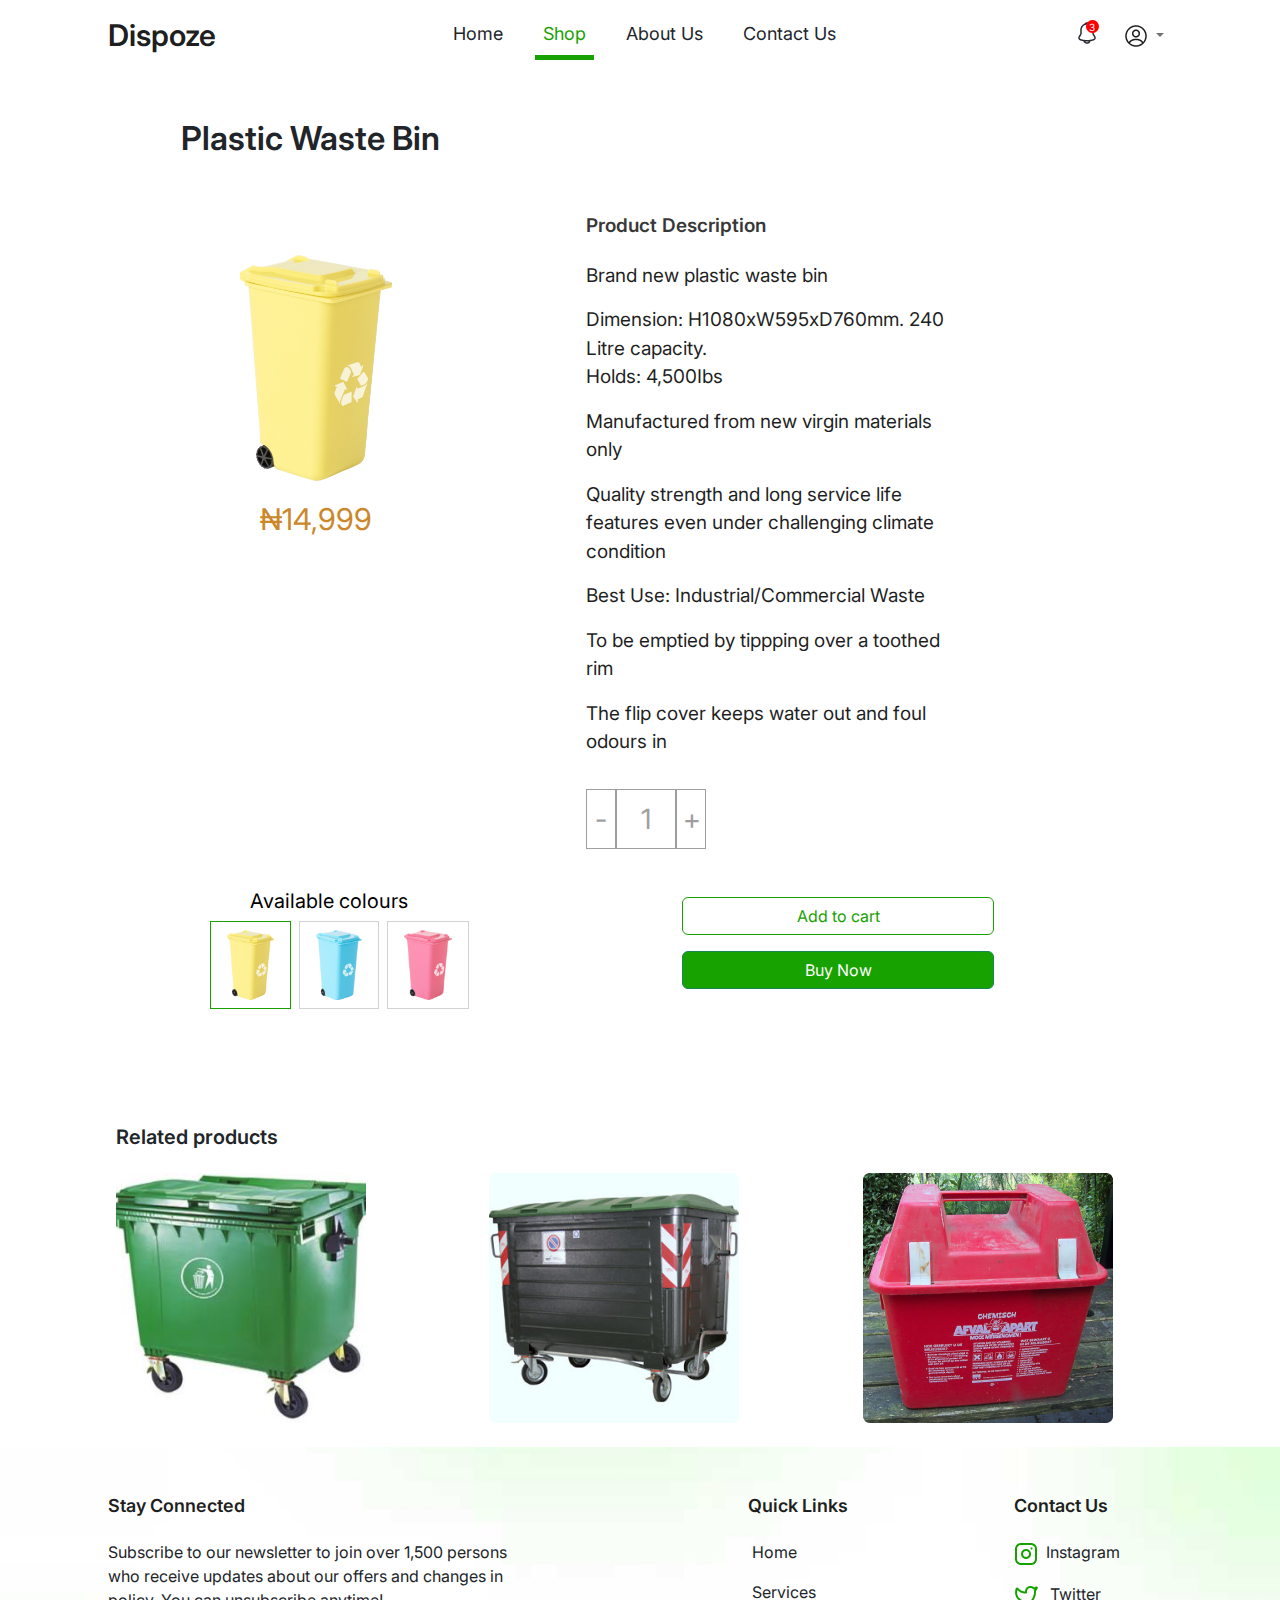
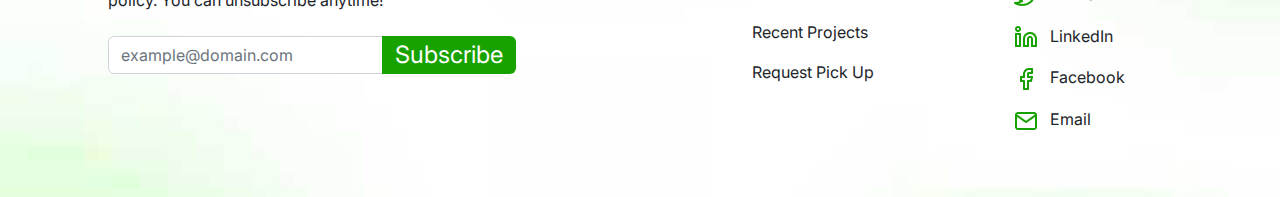
==== commit 27c435ce: "header adaptability for backend" ====
--- a/index.html
+++ b/index.html
@@ -38,6 +38,7 @@
                     <li class="nav-item mt-1">
                         <button type="button" class="btn btn-outline-white px-0 px-lg-3 py-0" id="not-btn" data-bs-toggle="modal" data-bs-target="#staticBackdrop">
                             <img src="img/notification.png" alt="logo"><span class="d-lg-none ps-1 ms-3" style="font-weight: 400; font-size: 18px;">Notifications</span>
+                            <div class="notification-counter">3</div>
                         </button>
                     </li>
                     <li class="nav-item dropdown d-none d-lg-block">
@@ -66,7 +67,7 @@
           <div class="modal-content px-4">
             <div class="modal-header flex-column">
                 <button type="button" class="btn-close align-self-start" data-bs-dismiss="modal" aria-label="Close"></button>
-              <h5 class="modal-title" id="staticBackdropLabel" style="font-weight: 600; font-size: 40px;">Notifications(3)</h5>
+              <h5 class="modal-title" id="staticBackdropLabel" style="font-weight: 600; font-size: 40px;">Notifications<span class="unread-notification">(3)</span></h5>
             </div>
             <div class="modal-body mt-3">
               <div class="message-box p-3 mb-3 d-flex justify-contents-evenly" style="background: rgba(255, 238, 238, 0.99); color: rgba(199, 0, 0, 0.99);">
@@ -232,15 +233,15 @@
     <section class="container-fluid">
        <div class="px-2 px-lg-5 mx-0 mx-lg-2 pb-4 pt-4 pt-lg-0">
            <h3 style="font-weight: 600; font-size: 20px;" class="pb-3 ps-lg-5">Related products</h3>
-           <div class="d-flex justify-content-between ps-lg-5">
-                    <div class="related-box">
-                        <a href="dumpster.html"><img src="img/green-dumpster.png" alt="A trash dumpster" width="100%"></a>
-                    </div>
-                    <div class="related-box">
-                        <a href="#"><img src="img/black.dumpster.png" alt="A trash dumpster" width="100%"></a>
-                    </div>
-                    <div class="related-box">
-                        <a href="#"><img src="img/pink-dumpster.png" alt="A trash dumpster" width="100%"></a>
+           <div class="row ps-lg-5">
+                    <div class="col-4">
+                        <a href="dumpster.html"><img src="img/green-dumpster.png" alt="A trash dumpster" class="img-fluid"></a>
+                    </div>
+                    <div class="col-4">
+                        <a href="#"><img src="img/black.dumpster.png" alt="A trash dumpster" class="img-fluid"></a>
+                    </div>
+                    <div class="col-4">
+                        <a href="#"><img src="img/pink-dumpster.png" alt="A trash dumpster" class="img-fluid"></a>
                     </div>
            </div>
        </div>
--- a/css/product-pages.css
+++ b/css/product-pages.css
@@ -1,10 +1,4 @@
 @import url('https://fonts.googleapis.com/css2?family=Inter:wght@400;600&display=swap');
-
-* {
-    margin: 0;
-    padding: 0;
-    box-sizing: border-box;
-}
 
 body {
     font-family: 'Inter', sans-serif !important;
@@ -50,6 +44,22 @@
     top: -100px;
 }
 
+#not-btn {
+    position: relative;
+}
+
+.notification-counter {
+    width: 23%;
+    height: 1.5vh;
+    border-radius: 50%;
+    background: red;
+    color: #ffff;
+    font-size: 10px;
+    position: absolute;
+    top: 0px;
+    right: 16px;
+}
+
 @media (max-width: 1025px) {
     .product-description {
         width: 100% !important;
@@ -63,9 +73,11 @@
         width: 100% !important;
     }
 
-    .related-box{
-        width: 20% !important;
+    .notification-counter {
+        width: 20%;
+        height: 3vh;
     }
+    
 }
 
 @media (max-width: 769px) {
@@ -95,8 +107,10 @@
         margin-bottom: 20px !important;
     }
 
-    .product-description{
-        width: 100% !important;
+    .notification-counter {
+        width: 8%;
+        top: 5px;
+        left: 12px;
     }
 }
 
